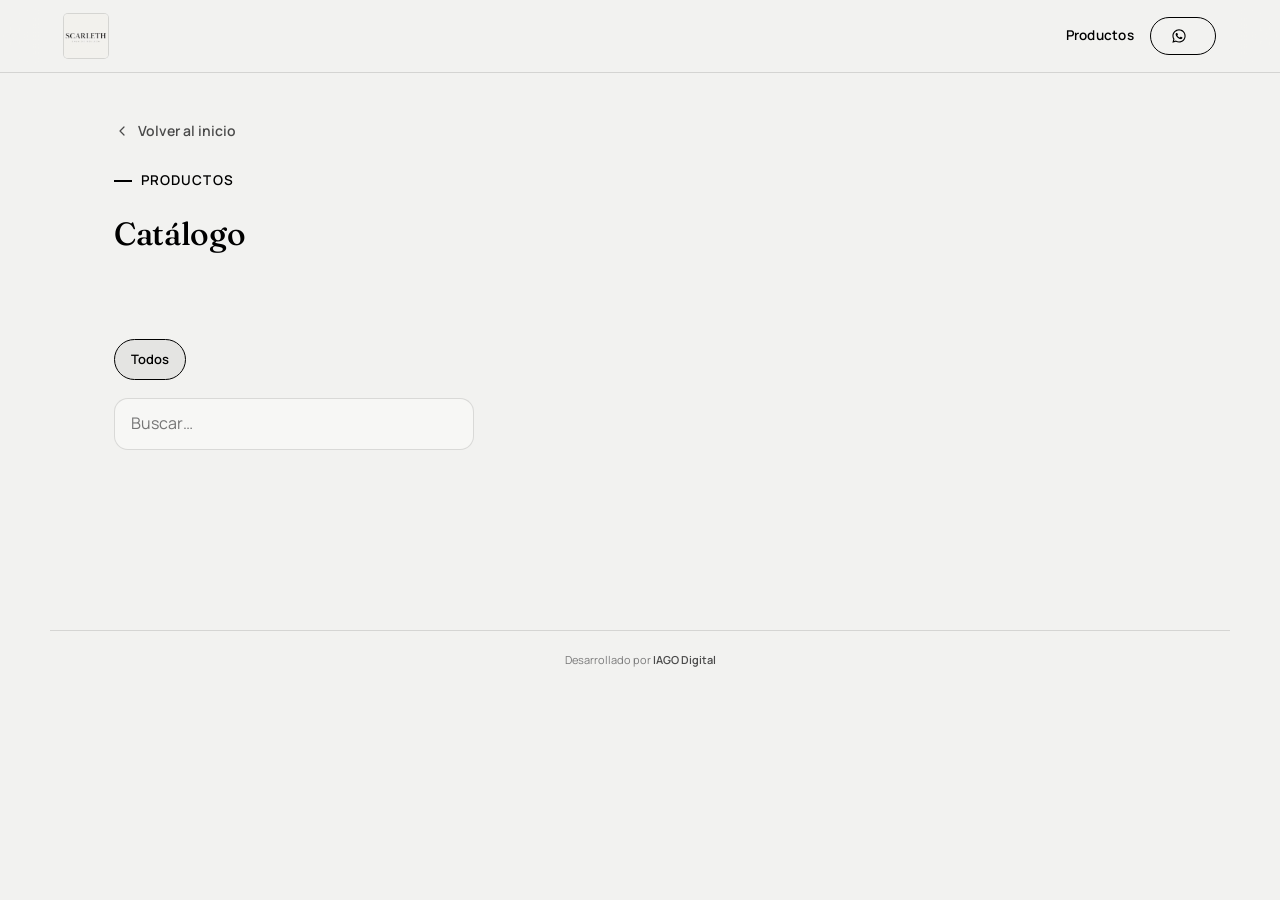
==== productos.html @ 6399b5ed "Add product showcase with featured marquee and catalog page Extract individual products from Faceboo" ====
<!DOCTYPE html>
<html lang="es">
<head>
<meta charset="UTF-8">
<meta name="viewport" content="width=device-width, initial-scale=1.0, viewport-fit=cover">
<meta name="description" content="Catálogo de productos profesionales — Scarleth Sala de Belleza, Comayagua.">
<meta name="theme-color" content="#F2F2F0">
<meta property="og:title" content="Catálogo — Scarleth Sala de Belleza">
<meta property="og:description" content="Productos profesionales disponibles en Scarleth.">
<meta property="og:image" content="images/logo.jpg">
<meta property="og:type" content="website">
<link rel="icon" href="images/logo.jpg" type="image/jpeg">
<link rel="apple-touch-icon" href="images/logo.jpg">
<title>Catálogo — Scarleth</title>
<link rel="stylesheet" href="styles.css">
</head>
<body>

<nav class="nav scrolled" id="nav">
  <a href="index.html" class="nav-brand" id="nav-brand" aria-label="Scarleth — Sala de Belleza">
    <img src="images/logo.jpg" alt="Scarleth" class="nav-logo" id="nav-logo" width="160" height="48">
    <span class="nav-brand-text">
      <span id="nav-name"></span>
      <span class="nav-subtitle" id="nav-subtitle"></span>
    </span>
  </a>
  <div class="nav-links">
    <a href="productos.html" class="nav-link" id="nav-products" aria-current="page">Productos</a>
  </div>
  <a href="index.html#visita" class="nav-cta" id="nav-whatsapp-link">
    <svg viewBox="0 0 24 24" fill="currentColor" aria-hidden="true"><path d="M12.04 2C6.58 2 2.13 6.45 2.13 11.91c0 1.75.46 3.46 1.32 4.96L2.05 22l5.25-1.38a9.9 9.9 0 0 0 4.74 1.21h.01c5.46 0 9.9-4.45 9.9-9.91 0-2.65-1.03-5.13-2.9-7C17.18 3.03 14.7 2 12.04 2Zm0 18.14h-.01a8.2 8.2 0 0 1-4.19-1.15l-.3-.18-3.12.82.83-3.04-.2-.31a8.23 8.23 0 0 1-1.26-4.37c0-4.55 3.7-8.25 8.26-8.25 2.2 0 4.27.86 5.83 2.42a8.18 8.18 0 0 1 2.41 5.84c0 4.55-3.71 8.22-8.25 8.22Zm4.52-6.16c-.25-.12-1.47-.72-1.69-.81-.23-.08-.4-.12-.56.13-.17.25-.65.81-.79.97-.15.17-.29.19-.54.06-.25-.12-1.04-.38-1.99-1.22-.73-.66-1.23-1.46-1.37-1.71-.15-.25-.02-.38.11-.51.11-.11.25-.29.37-.44.12-.15.16-.25.24-.42.08-.17.04-.31-.02-.44-.06-.12-.56-1.34-.76-1.84-.2-.48-.4-.42-.56-.42h-.48c-.17 0-.44.06-.67.31-.23.25-.87.85-.87 2.08 0 1.22.89 2.4 1.02 2.57.12.17 1.75 2.67 4.24 3.75.59.26 1.06.41 1.42.52.6.19 1.14.16 1.57.1.48-.07 1.47-.6 1.68-1.18.21-.58.21-1.08.15-1.18-.06-.1-.23-.16-.48-.28Z"/></svg>
    <span id="nav-cta-label"></span>
  </a>
</nav>

<main class="page-catalog">
  <div class="wrap">
    <a href="index.html" class="catalog-back" id="catalog-back">
      <svg viewBox="0 0 24 24" fill="none" stroke="currentColor" stroke-width="1.8" aria-hidden="true"><path d="M15 6l-6 6 6 6" stroke-linecap="round" stroke-linejoin="round"/></svg>
      <span id="catalog-back-label">Volver al inicio</span>
    </a>

    <div class="section-head">
      <div class="kicker" id="catalog-kicker">Productos</div>
      <h1 id="catalog-title">Catálogo</h1>
      <p id="catalog-subtitle"></p>
    </div>

    <div class="catalog-toolbar">
      <div class="catalog-chips" id="catalog-chips" role="toolbar" aria-label="Filtrar por categoría"></div>
      <input type="search" class="catalog-search" id="catalog-search" placeholder="Buscar producto…" autocomplete="off">
    </div>

    <div class="catalog-grid" id="catalog-grid"></div>
    <p class="catalog-empty" id="catalog-empty" hidden></p>
  </div>
</main>

<footer class="wrap">
  <div class="footer-inner">
    <div class="footer-row">
      <span class="fbrand" id="footer-brand"></span>
      <span id="footer-meta"></span>
      <a id="footer-insta" target="_blank" rel="noopener"></a>
    </div>
    <div class="foot-credit">
      Desarrollado por <a href="https://www.iagodigital.com/" target="_blank" rel="noopener">IAGO Digital</a>
    </div>
  </div>
</footer>

<div class="product-modal" id="product-modal" hidden aria-hidden="true" role="dialog" aria-modal="true" aria-labelledby="product-modal-name">
  <button type="button" class="product-modal-backdrop" id="product-modal-backdrop" tabindex="-1" aria-label="Cerrar"></button>
  <div class="product-modal-panel">
    <button type="button" class="product-modal-close" id="product-modal-close" aria-label="Cerrar">
      <svg viewBox="0 0 24 24" fill="none" stroke="currentColor" stroke-width="1.8" aria-hidden="true"><path d="M6 6l12 12M18 6L6 18" stroke-linecap="round"/></svg>
    </button>
    <div class="product-modal-media" id="product-modal-media">
      <img src="" alt="" id="product-modal-img" decoding="async">
    </div>
    <div class="product-modal-copy">
      <span class="product-tag" id="product-modal-category"></span>
      <h2 id="product-modal-name"></h2>
      <p class="product-price" id="product-modal-price" hidden></p>
      <a class="btn btn-primary" id="product-modal-whatsapp" href="#" target="_blank" rel="noopener">
        Consultar por WhatsApp
      </a>
    </div>
  </div>
</div>

<script src="config.js"></script>
<script src="products.js"></script>
<script>
(function () {
  const c = CONFIG;
  const u = c.ui || {};

  if (window.ProductsUI) {
    ProductsUI.applyBrandChrome();
    ProductsUI.initCatalogPage();
  }

  document.title = `${u.catalogTitle || "Catálogo"} — ${c.brandName}`;
  const description = document.querySelector('meta[name="description"]');
  if (description) {
    description.content = `${u.catalogTitle || "Catálogo"} de productos — ${c.brandName} ${c.brandSubtitle || ""}. ${c.tagline || ""}`.trim();
  }
  const theme = document.querySelector('meta[name="theme-color"]');
  if (theme && c.colors && c.colors.cream) theme.content = c.colors.cream;

  const backLabel = document.getElementById("catalog-back-label");
  if (backLabel) backLabel.textContent = u.catalogBack || "Volver al inicio";

  const kicker = document.getElementById("catalog-kicker");
  if (kicker) kicker.textContent = u.navProducts || "Productos";

  const navCta = document.getElementById("nav-whatsapp-link");
  if (navCta) navCta.setAttribute("aria-label", u.whatsappLabel || "WhatsApp");
})();
</script>
</body>
</html>
---- styles.css ----
@import url('https://fonts.googleapis.com/css2?family=Fraunces:ital,opsz,wght@0,9..144,300;0,9..144,400;0,9..144,500;0,9..144,600;1,9..144,400;1,9..144,500&family=Manrope:wght@400;500;600;700&display=swap');

/* Visual system adapted from the Vanessa Pacheco studio page. */
:root {
  --cream: #F2F2F0;
  --cream-2: #EAEAE6;
  --ink: #000000;
  --ink-soft: #4A4A4A;
  --ink-faint: #7A7A7A;
  --accent: #000000;
  --accent-inv: #F2F2F0;
  --accent-hover: rgba(0,0,0,0.06);
  --gray: #E8E8E4;
  --gray-light: #F7F7F5;
  --line: rgba(0,0,0,0.12);
  --line-strong: rgba(0,0,0,0.22);
  --shadow-sm: 0 2px 20px rgba(0,0,0,0.08);
  --shadow-md: 0 18px 44px -14px rgba(0,0,0,0.16);
  --shadow-lg: 0 32px 80px -24px rgba(0,0,0,0.22);
  --radius: 22px;
  --ease: cubic-bezier(.22,.61,.36,1);
  --ease-snap: cubic-bezier(.34,1.56,.64,1);
  --maxw: 1180px;
}

*, *::before, *::after { box-sizing: border-box; }
html {
  scroll-behavior: smooth;
  overflow-x: clip;
  width: 100%;
  max-width: 100%;
}
body {
  margin: 0;
  background: var(--cream);
  color: var(--ink);
  font-family: 'Manrope', sans-serif;
  font-size: 16px;
  line-height: 1.6;
  -webkit-font-smoothing: antialiased;
  overflow-x: clip;
  width: 100%;
  max-width: 100%;
  overscroll-behavior-x: none;
  touch-action: pan-y pinch-zoom;
}
h1, h2, h3, .display {
  font-family: 'Fraunces', serif;
  font-weight: 500;
  letter-spacing: -0.01em;
  margin: 0;
  color: var(--ink);
}
p { margin: 0; }
a { color: inherit; text-decoration: none; }
img { max-width: 100%; display: block; }
button { font: inherit; color: inherit; background: none; border: none; cursor: pointer; }
::selection { background: var(--accent); color: var(--accent-inv); }

.wrap { max-width: var(--maxw); margin: 0 auto; padding: 0 clamp(20px, 5vw, 64px); }

[data-reveal] {
  opacity: 0;
  transform: translateY(48px) scale(0.96);
  filter: blur(8px);
  transition: opacity 1s var(--ease), transform 1s var(--ease), filter 1s var(--ease);
  transition-delay: var(--delay, 0s);
}
[data-reveal].is-visible {
  opacity: 1;
  transform: translateY(0) scale(1);
  filter: blur(0);
}
[data-reveal="left"] { transform: translateX(-40px) scale(0.96); }
[data-reveal="left"].is-visible { transform: translateX(0) scale(1); }
[data-reveal="scale"] { transform: scale(0.88); }
[data-reveal="scale"].is-visible { transform: scale(1); }

.hero .hero-inner [data-reveal] {
  filter: none;
  transform: translateX(-56px);
  opacity: 0;
  transition: opacity .9s var(--ease), transform .9s var(--ease);
}
.hero .hero-inner [data-reveal].is-visible {
  transform: translateX(0);
  opacity: 1;
}
.hero .scroll-cue {
  filter: none;
  transform: translateX(-32px);
  opacity: 0;
  transition: opacity .8s var(--ease) .5s, transform .8s var(--ease) .5s;
}
.hero .scroll-cue.is-visible {
  transform: translateX(0);
  opacity: 1;
}
.hero-meta .item {
  opacity: 0;
  transform: translateX(-28px);
  transition: opacity .75s var(--ease), transform .75s var(--ease);
}
.hero-meta.is-visible .item {
  opacity: 1;
  transform: translateX(0);
}
.hero-meta.is-visible .item:nth-child(1) { transition-delay: .38s; }
.hero-meta.is-visible .item:nth-child(2) { transition-delay: .48s; }
.hero-meta.is-visible .item:nth-child(3) { transition-delay: .58s; }

@media (prefers-reduced-motion: reduce) {
  [data-reveal] { opacity: 1 !important; transform: none !important; filter: none !important; transition: none !important; }
  .hero .hero-inner [data-reveal],
  .hero .scroll-cue,
  .hero-meta .item { opacity: 1 !important; transform: none !important; transition: none !important; }
  * { scroll-behavior: auto !important; animation: none !important; }
}

/* ---------- Nav ---------- */
nav {
  position: fixed;
  top: 0; left: 0; right: 0;
  z-index: 100;
  display: flex;
  align-items: center;
  justify-content: flex-start;
  gap: 16px;
  padding: 22px clamp(20px, 5vw, 64px);
  max-width: 100%;
  transition: background .5s var(--ease), padding .4s var(--ease), box-shadow .4s var(--ease), backdrop-filter .4s var(--ease);
}
.nav-brand { margin-right: auto; }
.nav.scrolled {
  background: rgba(242,242,240,0.92);
  backdrop-filter: blur(16px) saturate(120%);
  -webkit-backdrop-filter: blur(16px) saturate(120%);
  padding-top: 14px;
  padding-bottom: 14px;
  box-shadow: 0 1px 0 var(--line);
}
.nav-brand {
  display: inline-flex;
  align-items: center;
  gap: 12px;
  font-family: 'Fraunces', serif;
  font-size: 19px;
  letter-spacing: 0.01em;
  min-width: 0;
}
.nav-logo {
  height: 44px;
  width: auto;
  max-width: min(200px, 46vw);
  object-fit: contain;
  border-radius: 4px;
  background: var(--cream);
  box-shadow: 0 0 0 1px var(--line);
}
.nav-brand-text {
  display: none;
  flex-direction: column;
  line-height: 1.15;
}
.nav-subtitle {
  font-family: 'Manrope', sans-serif;
  font-size: 10px;
  letter-spacing: 0.22em;
  text-transform: uppercase;
  color: var(--ink-soft);
  font-weight: 600;
}
.nav-brand em { font-style: italic; color: var(--ink-soft); }
body.picker-open { overflow: hidden; }
.nav-cta {
  display: inline-flex;
  align-items: center;
  gap: 8px;
  background: transparent;
  color: var(--ink);
  border: 1.5px solid var(--accent);
  padding: 10px 20px;
  border-radius: 100px;
  font-size: 13.5px;
  font-weight: 600;
  transition: transform .35s var(--ease-snap), box-shadow .35s var(--ease), background .3s, border-color .3s;
}
.nav-cta:hover { transform: translateY(-3px) scale(1.04); background: var(--accent-hover); }
.nav-cta svg { width: 16px; height: 16px; }

/* ---------- Hero ---------- */
.hero {
  position: relative;
  min-height: 100svh;
  display: flex;
  align-items: center;
  overflow: hidden;
  background: var(--cream);
}
.hero-media {
  position: absolute;
  inset: 0;
  width: 100%;
  height: 100%;
  z-index: 0;
  overflow: hidden;
  pointer-events: none;
  transform: translateZ(0);
  backface-visibility: hidden;
}
.hero-img {
  width: 100%;
  height: 100%;
  object-fit: cover;
  object-position: center 30%;
  transform: translateZ(0) scale(1.045);
  backface-visibility: hidden;
  opacity: 0.95;
}
.hero-media-overlay {
  position: absolute;
  inset: 0;
  z-index: 1;
  background:
    linear-gradient(to right, rgba(0,0,0,0.88) 0%, rgba(0,0,0,0.62) 42%, rgba(0,0,0,0.38) 100%),
    linear-gradient(to top, rgba(0,0,0,0.72) 0%, transparent 48%),
    rgba(0,0,0,0.18);
}
.hero.has-hero-image .blob { opacity: .06; }
.hero.has-hero-image .eyebrow-row,
.hero.has-hero-image .hero-desc,
.hero.has-hero-image .scroll-cue,
.hero.has-hero-image .hero-meta .label,
.hero.has-hero-image .hero-meta .value {
  color: rgba(255,255,255,0.86);
}
.hero.has-hero-image h1,
.hero.has-hero-image .accent-word { color: #fff; }
.hero.has-hero-image h1 .accent-word::after { background: #fff; }
.hero.has-hero-image .eyebrow-dot,
.hero.has-hero-image .scroll-cue .line { background: #fff; }
.hero.has-hero-image .btn-primary {
  color: #fff;
  border-color: #fff;
}
.hero.has-hero-image .btn-ghost {
  color: rgba(255,255,255,0.88);
  border-color: rgba(255,255,255,0.35);
}
.hero.has-hero-image .btn-ghost:hover {
  color: #fff;
  border-color: #fff;
  background: rgba(255,255,255,0.1);
}
.hero.has-hero-image .hero-social-btn {
  color: #fff;
  border-color: rgba(255,255,255,0.35);
}
body:has(.hero.has-hero-image) .nav:not(.scrolled) .nav-cta {
  color: #fff;
  border-color: rgba(255,255,255,0.7);
}
.hero-field {
  position: absolute;
  inset: 0;
  z-index: 0;
  pointer-events: none;
}
.blob {
  position: absolute;
  border-radius: 50%;
  filter: blur(70px);
  opacity: .45;
  will-change: transform;
  transform: translateZ(0);
  backface-visibility: hidden;
}
.blob-a { width: 560px; height: 560px; top: -180px; right: -140px; background: radial-gradient(circle at 30% 30%, rgba(255,255,255,0.12), transparent 70%); }
.blob-b { width: 460px; height: 460px; bottom: -160px; left: -120px; background: radial-gradient(circle at 60% 40%, rgba(255,255,255,0.08), transparent 70%); opacity: .5; }
.blob-c { width: 320px; height: 320px; top: 38%; left: 58%; background: radial-gradient(circle, rgba(255,255,255,0.06), transparent 70%); opacity: .7; }

.hero-grain {
  position: absolute;
  inset: 0;
  z-index: 1;
  pointer-events: none;
  opacity: .25;
  mix-blend-mode: screen;
  background-image: radial-gradient(circle at 1px 1px, rgba(255,255,255,0.08) 1px, transparent 0);
  background-size: 3px 3px;
}

.hero-inner {
  position: relative;
  z-index: 2;
  will-change: transform;
  width: 100%;
  padding:
    clamp(120px, 14vh, 150px)
    clamp(36px, 8vw, 140px)
    clamp(90px, 10vh, 120px);
  max-width: min(1320px, 100%);
  margin: 0 auto;
}
.eyebrow-row {
  display: flex;
  align-items: center;
  gap: 10px;
  color: var(--ink-soft);
  font-size: 14px;
  margin-bottom: 22px;
}
.eyebrow-dot {
  width: 7px;
  height: 7px;
  border-radius: 50%;
  background: var(--ink);
  flex: none;
  animation: pulse-dot 2.4s ease-in-out infinite;
}
@keyframes pulse-dot {
  0%, 100% { transform: scale(1); opacity: 1; }
  50% { transform: scale(1.5); opacity: .5; }
}

.hero h1 {
  font-size: clamp(44px, 8vw, 96px);
  line-height: 0.98;
  max-width: 16ch;
}
.hero h1 .accent-word {
  font-style: italic;
  color: var(--ink);
  position: relative;
  display: inline-block;
}
.hero h1 .accent-word::after {
  content: '';
  position: absolute;
  bottom: .06em;
  left: 0;
  width: 100%;
  height: 3px;
  background: var(--ink);
  transform: scaleX(0);
  transform-origin: left;
  animation: underline-draw 1.1s var(--ease) .7s forwards;
}
@keyframes underline-draw { to { transform: scaleX(1); } }

.hero-desc {
  margin-top: 26px;
  max-width: 48ch;
  font-size: clamp(16px, 2.1vw, 19px);
  color: var(--ink-soft);
}
.hero-actions {
  margin-top: 38px;
  display: flex;
  flex-wrap: wrap;
  gap: 14px;
  align-items: center;
}
.btn {
  display: inline-flex;
  align-items: center;
  gap: 10px;
  padding: 16px 30px;
  border-radius: 100px;
  font-size: 15px;
  font-weight: 600;
  transition: transform .4s var(--ease), box-shadow .4s var(--ease), background .3s var(--ease), color .3s var(--ease);
}
.btn svg { width: 18px; height: 18px; flex: none; }
.btn-primary {
  background: transparent;
  color: var(--ink);
  border: 1.5px solid var(--accent);
}
.btn-primary:hover { transform: translateY(-4px) scale(1.02); background: var(--accent-hover); }
.btn-ghost {
  border: 1px solid var(--line);
  color: var(--ink-soft);
  background: transparent;
}
.btn-ghost:hover {
  border-color: var(--accent);
  color: var(--ink);
  background: var(--accent-hover);
  transform: translateY(-4px) scale(1.02);
}

.hero-social {
  margin-top: 22px;
  display: flex;
  flex-wrap: nowrap;
  gap: 10px;
  align-items: center;
  justify-content: flex-start;
}
.hero-social-btn {
  display: inline-flex;
  align-items: center;
  justify-content: center;
  width: 40px;
  height: 40px;
  border-radius: 8px;
  border: 1px solid var(--line);
  background: transparent;
  color: var(--ink);
  transition: transform .35s var(--ease), border-color .35s, background .3s, color .3s;
}
.hero-social-btn:hover {
  transform: translateY(-3px);
  border-color: var(--line-strong);
  background: var(--accent-hover);
}
.hero-social-btn svg { width: 18px; height: 18px; flex: none; }

.hero-meta {
  margin-top: 64px;
  display: flex;
  flex-wrap: wrap;
  gap: 34px;
  padding-top: 26px;
  border-top: 1px solid var(--line);
  max-width: 640px;
}
.hero-meta .item { display: flex; flex-direction: column; gap: 4px; }
.hero-meta .label { font-size: 12.5px; color: var(--ink-faint); }
.hero-meta .value { font-family: 'Fraunces', serif; font-size: 17px; }

.scroll-cue {
  position: absolute;
  bottom: 34px;
  left: clamp(36px, 8vw, 140px);
  display: flex;
  align-items: center;
  gap: 10px;
  font-size: 12.5px;
  color: var(--ink-faint);
  z-index: 2;
}
.scroll-cue .line {
  width: 32px;
  height: 1px;
  background: var(--ink-faint);
  position: relative;
  overflow: hidden;
}
.scroll-cue .line::after {
  content: '';
  position: absolute;
  left: -100%;
  top: 0;
  width: 100%;
  height: 100%;
  background: var(--ink);
  animation: cue 2.2s ease-in-out infinite;
}
@keyframes cue {
  0% { left: -100%; }
  50% { left: 0; }
  100% { left: 100%; }
}

/* ---------- Sections ---------- */
section { position: relative; padding: 120px 0; overflow-x: clip; }
.section-head {
  display: flex;
  flex-direction: column;
  gap: 16px;
  max-width: 640px;
  margin-bottom: 64px;
}
.kicker {
  display: inline-flex;
  align-items: center;
  gap: 9px;
  font-size: 13.5px;
  color: var(--ink);
  font-weight: 600;
  text-transform: uppercase;
  letter-spacing: 0.08em;
}
.kicker::before { content: ''; width: 18px; height: 2px; background: var(--ink); }
.panel-pad { padding: clamp(36px, 6vw, 80px); }
.section-head h2 { font-size: clamp(32px, 4.4vw, 50px); line-height: 1.05; }
.section-head p { color: var(--ink-soft); font-size: 17px; max-width: 52ch; }

/* ---------- About / ritual ---------- */
.about {
  background: transparent;
  border-radius: 40px;
  border: 1px solid var(--line);
}
.about-grid {
  display: grid;
  grid-template-columns: 0.85fr 1.15fr;
  gap: 64px;
  align-items: center;
}
.about-card { perspective: 1400px; }
.about-card-inner {
  position: relative;
  border-radius: 28px;
  aspect-ratio: 4/5;
  background: linear-gradient(155deg, var(--gray-light) 0%, var(--cream-2) 55%, var(--gray) 140%);
  box-shadow: var(--shadow-lg);
  transform: rotateX(var(--rx, 0deg)) rotateY(var(--ry, 0deg)) translateZ(0);
  transition: transform .35s var(--ease), box-shadow .35s var(--ease);
  will-change: transform;
  overflow: hidden;
  display: flex;
  align-items: flex-end;
  touch-action: pan-y;
}
.about-card-inner::before {
  content: '';
  position: absolute;
  inset: 0;
  background:
    radial-gradient(circle at 30% 20%, rgba(255,255,255,0.08), transparent 45%),
    repeating-linear-gradient(120deg, rgba(255,255,255,0.03) 0 2px, transparent 2px 26px);
}
.about-card-inner.has-photo::before {
  z-index: 1;
  background: linear-gradient(to top, rgba(0,0,0,0.75) 0%, transparent 50%);
}
.about-card-photo {
  position: absolute;
  inset: -14%;
  z-index: 0;
  background-size: cover;
  background-position: center;
  transform: translateZ(0) scale(1.12);
  backface-visibility: hidden;
}
.about-card-tag {
  position: relative;
  z-index: 2;
  margin: 26px;
  padding: 16px 20px;
  background: rgba(20,20,20,0.85);
  backdrop-filter: blur(8px);
  border-radius: 16px;
  font-family: 'Fraunces', serif;
  font-size: 15px;
  box-shadow: var(--shadow-sm);
  border: 1px solid var(--line);
  color: var(--ink);
}
.about-card-inner.has-photo .about-card-tag {
  background: rgba(10,10,10,0.82);
}
.about-copy p + p { margin-top: 18px; }
.about-copy .lede {
  font-family: 'Fraunces', serif;
  font-size: 23px;
  line-height: 1.4;
  color: var(--ink);
  margin-top: 16px;
}
.about-copy .body-p { color: var(--ink-soft); font-size: 16px; }

.ritual-showcase {
  margin-top: clamp(36px, 5vw, 52px);
  padding-top: clamp(24px, 3vw, 32px);
  border-top: 1px solid var(--line);
  margin-inline: calc(-1 * clamp(36px, 6vw, 80px));
  width: calc(100% + 2 * clamp(36px, 6vw, 80px));
}
.ritual-carousel {
  position: relative;
  overflow: hidden;
  cursor: grab;
  touch-action: pan-y;
}
.ritual-carousel.is-dragging { cursor: grabbing; }
.ritual-carousel-track {
  display: flex;
  gap: clamp(12px, 2.5vw, 20px);
  width: max-content;
  padding: 4px clamp(36px, 6vw, 80px) 8px;
  will-change: transform;
  transform: translate3d(0, 0, 0);
  backface-visibility: hidden;
}
.ritual-slide {
  flex: none;
  width: min(340px, 82vw);
  display: flex;
  flex-direction: column;
  gap: 10px;
}
.ritual-slide-media {
  border-radius: 14px;
  overflow: hidden;
  aspect-ratio: 3/4;
  background: #0a0a0a;
  border: 1px solid rgba(255,255,255,0.08);
}
.ritual-slide-media img {
  width: 100%;
  height: 100%;
  object-fit: cover;
  object-position: center;
}
.ritual-slide-time {
  font-size: 12px;
  letter-spacing: 0.14em;
  text-transform: uppercase;
  color: var(--ink-faint);
  padding-inline: 2px;
}
.ritual-slide-title {
  font-family: 'Fraunces', serif;
  font-size: clamp(18px, 2.4vw, 22px);
  line-height: 1.25;
  font-weight: 500;
  padding-inline: 2px;
}
@media (max-width: 620px) {
  .ritual-slide { width: min(300px, 84vw); }
}
@media (prefers-reduced-motion: reduce) {
  .ritual-carousel {
    overflow-x: auto;
    -webkit-overflow-scrolling: touch;
    scroll-snap-type: x mandatory;
    scrollbar-width: thin;
  }
  .ritual-carousel-track {
    will-change: auto;
    transform: none !important;
  }
  .ritual-slide { scroll-snap-align: start; }
}

/* ---------- Services accordion ---------- */
.services-accordion {
  display: flex;
  flex-direction: column;
  max-width: 760px;
  margin: 0 auto;
  border: 1px solid var(--line);
  border-radius: var(--radius);
  overflow: hidden;
}
.service-item { border-bottom: 1px solid var(--line); }
.service-item:last-child { border-bottom: none; }
.service-trigger {
  width: 100%;
  display: flex;
  align-items: flex-start;
  justify-content: space-between;
  gap: 16px;
  padding: clamp(16px, 2.5vw, 22px) clamp(16px, 3vw, 24px);
  min-height: 56px;
  background: transparent;
  text-align: left;
  cursor: pointer;
  -webkit-tap-highlight-color: transparent;
  touch-action: manipulation;
}
.service-trigger:hover { background: rgba(255,255,255,0.03); }
.service-trigger:focus-visible {
  outline: 2px solid var(--ink);
  outline-offset: -2px;
}
.service-trigger-text { flex: 1; min-width: 0; }
.service-kicker {
  margin: 0 0 6px;
  font-size: 12px;
  letter-spacing: 0.14em;
  text-transform: uppercase;
  color: var(--ink-faint);
  font-weight: 600;
}
.service-trigger h3 {
  font-size: clamp(17px, 2.2vw, 21px);
  line-height: 1.3;
}
.service-teaser {
  margin: 6px 0 0;
  font-size: 14px;
  line-height: 1.45;
  color: var(--ink-soft);
}
.service-chevron {
  flex-shrink: 0;
  width: 28px;
  height: 28px;
  margin-top: 2px;
  display: flex;
  align-items: center;
  justify-content: center;
  color: var(--ink-faint);
  transition: transform .35s var(--ease), color .25s;
}
.service-chevron svg { width: 18px; height: 18px; }
.service-item.is-open .service-chevron {
  transform: rotate(180deg);
  color: var(--ink);
}
.service-panel {
  display: grid;
  grid-template-rows: 0fr;
  transition: grid-template-rows .4s var(--ease);
}
.service-item.is-open .service-panel { grid-template-rows: 1fr; }
.service-panel-inner { overflow: hidden; min-height: 0; }
.service-panel-body {
  padding: 0 clamp(16px, 3vw, 24px) clamp(18px, 2.5vw, 24px);
  display: flex;
  flex-direction: column;
  gap: 14px;
}
.service-details {
  list-style: none;
  margin: 0;
  padding: 0;
  display: flex;
  flex-direction: column;
  gap: 8px;
}
.service-details li {
  position: relative;
  padding-left: 18px;
  font-size: 14px;
  line-height: 1.5;
  color: var(--ink-soft);
}
.service-details li::before {
  content: '';
  position: absolute;
  left: 0;
  top: 8px;
  width: 6px;
  height: 6px;
  border-radius: 50%;
  background: var(--ink-faint);
}

/* ---------- Gallery ---------- */
.gallery {
  background: var(--cream-2);
  border-radius: 40px;
  color: var(--ink);
  overflow: hidden;
  border: 1px solid var(--line);
}
.gallery .wrap { overflow: hidden; }
.gallery-grid {
  display: grid;
  grid-template-columns: repeat(4, 1fr);
  gap: 18px;
}
.gallery-tile {
  position: relative;
  border-radius: 20px;
  overflow: hidden;
  aspect-ratio: 3/4;
  background: var(--gray);
  box-shadow: 0 20px 50px -12px rgba(0,0,0,0.18);
  will-change: transform;
  transition: box-shadow .5s var(--ease);
  cursor: pointer;
  transform: translateZ(0);
  backface-visibility: hidden;
  contain: paint;
}
.gallery-tile:hover { box-shadow: 0 28px 60px -10px rgba(0,0,0,0.28); }
.gallery-tile:nth-child(2) { margin-top: 52px; }
.gallery-tile:nth-child(4) { margin-top: 28px; }
.gallery-tile:nth-child(3n) { margin-top: 18px; }
.gallery-tile::after {
  content: '';
  position: absolute;
  inset: 0;
  z-index: 2;
  pointer-events: none;
  background: linear-gradient(to top, rgba(0,0,0,0.45) 0%, transparent 40%);
  opacity: 0;
  transition: opacity .45s var(--ease);
}
.gallery-tile:hover::after { opacity: 1; }
.gallery-tile .ph {
  position: absolute;
  inset: 0;
  display: flex;
  align-items: center;
  justify-content: center;
  flex-direction: column;
  gap: 10px;
  color: rgba(255,255,255,0.45);
  font-size: 13px;
  text-align: center;
  padding: 20px;
}
.gallery-tile .ph svg { width: 26px; height: 26px; opacity: .7; }
.gallery-tile .gallery-img {
  width: 100%;
  height: 100%;
  object-fit: cover;
  position: absolute;
  inset: 0;
  will-change: transform;
  transition: transform .7s var(--ease);
  transform: scale(1.12);
}
.gallery-tile:hover .gallery-img { transform: scale(1.22) !important; }
.gallery-tile.in-view::after { opacity: 0.55; }
.gallery-tile.in-view .gallery-img { transition: transform .9s var(--ease); }
@media (hover: none) {
  .gallery-tile:active { transform: scale(0.98); }
  .testimonial-card:active { transform: translateY(-3px) scale(0.99); }
  .btn-primary:active, .nav-cta:active { transform: scale(0.97); }
}
.gallery-tile .gallery-fallback { position: absolute; inset: 0; }
.gallery-tile.has-image::before {
  content: '';
  position: absolute;
  inset: 0;
  z-index: 3;
  pointer-events: none;
  background: rgba(0,0,0,0.2);
  opacity: 0;
  transition: opacity .35s var(--ease);
}
.gallery-tile.has-image:hover::before { opacity: 1; }
.gallery-tile .zoom-hint {
  position: absolute;
  bottom: 14px;
  right: 14px;
  z-index: 4;
  width: 34px;
  height: 34px;
  border-radius: 50%;
  border: 1px solid rgba(255,255,255,0.35);
  background: rgba(0,0,0,0.45);
  display: flex;
  align-items: center;
  justify-content: center;
  opacity: 0;
  transform: scale(0.85);
  transition: opacity .35s var(--ease), transform .35s var(--ease);
  pointer-events: none;
}
.gallery-tile.has-image:hover .zoom-hint { opacity: 1; transform: scale(1); }
.gallery-tile .zoom-hint svg { width: 15px; height: 15px; opacity: .9; }

/* ---------- Lightbox ---------- */
.lightbox {
  position: fixed;
  inset: 0;
  z-index: 9999;
  display: flex;
  align-items: center;
  justify-content: center;
  padding: clamp(16px, 4vw, 48px);
  background: rgba(0,0,0,0.92);
  backdrop-filter: blur(12px);
  opacity: 0;
  visibility: hidden;
  transition: opacity .35s var(--ease), visibility .35s var(--ease);
}
.lightbox.is-open { opacity: 1; visibility: visible; }
.lightbox-panel {
  position: relative;
  width: min(92vw, 1100px);
  max-height: 88vh;
  display: flex;
  align-items: center;
  justify-content: center;
  transform: scale(0.96);
  transition: transform .35s var(--ease);
}
.lightbox.is-open .lightbox-panel { transform: scale(1); }
.lightbox-img {
  display: block;
  max-width: 100%;
  max-height: 88vh;
  width: auto;
  height: auto;
  object-fit: contain;
  border-radius: 12px;
  box-shadow: 0 30px 80px rgba(0,0,0,0.65);
  user-select: none;
  -webkit-user-drag: none;
}
.lightbox-close, .lightbox-nav {
  position: absolute;
  z-index: 2;
  border: 1px solid rgba(255,255,255,0.22);
  background: rgba(0,0,0,0.55);
  color: #fff;
  display: flex;
  align-items: center;
  justify-content: center;
  cursor: pointer;
  transition: background .25s var(--ease), border-color .25s var(--ease), transform .2s var(--ease);
}
.lightbox-close:hover, .lightbox-nav:hover {
  background: rgba(255,255,255,0.1);
  border-color: rgba(255,255,255,0.45);
}
.lightbox-close {
  top: clamp(12px, 3vw, 24px);
  right: clamp(12px, 3vw, 24px);
  width: 44px;
  height: 44px;
  border-radius: 50%;
}
.lightbox-close svg { width: 18px; height: 18px; }
.lightbox-nav {
  top: 50%;
  transform: translateY(-50%);
  width: 46px;
  height: 46px;
  border-radius: 50%;
}
.lightbox-nav:hover { transform: translateY(-50%) scale(1.05); }
.lightbox-nav svg { width: 18px; height: 18px; }
.lightbox-prev { left: clamp(8px, 2vw, 20px); }
.lightbox-next { right: clamp(8px, 2vw, 20px); }
.lightbox-counter {
  position: absolute;
  bottom: clamp(12px, 3vw, 24px);
  left: 50%;
  transform: translateX(-50%);
  font-size: 12px;
  letter-spacing: .12em;
  text-transform: uppercase;
  color: rgba(255,255,255,0.65);
  background: rgba(0,0,0,0.45);
  border: 1px solid rgba(255,255,255,0.14);
  padding: 8px 14px;
  border-radius: 999px;
}
body.lightbox-open { overflow: hidden; }

/* ---------- Testimonials ---------- */
.testimonials-grid {
  display: grid;
  grid-template-columns: repeat(2, 1fr);
  gap: 26px;
}
.testimonial-card {
  background: transparent;
  border-radius: var(--radius);
  padding: 32px 28px;
  border: 1px solid var(--line);
  display: flex;
  flex-direction: column;
  gap: 18px;
  transition: transform .35s var(--ease), border-color .35s var(--ease), background .35s var(--ease);
}
.testimonial-card:hover {
  transform: translateY(-6px) rotate(-0.5deg);
  border-color: var(--line-strong);
  background: var(--accent-hover);
}
@media (hover: none) {
  .testimonial-card:hover { transform: none; }
}
.testimonial-card blockquote {
  margin: 0;
  font-family: 'Fraunces', serif;
  font-style: italic;
  font-size: 17px;
  line-height: 1.5;
  color: var(--ink);
}
.testimonial-card .author {
  font-size: 14px;
  color: var(--ink-faint);
  font-weight: 600;
}

/* ---------- Contact ---------- */
.contact-grid {
  display: grid;
  grid-template-columns: 1.1fr 0.9fr;
  gap: 64px;
  align-items: start;
}
.contact-title {
  font-size: clamp(30px, 3.6vw, 44px);
  margin-top: 12px;
}
.contact-card {
  background: transparent;
  border-radius: 28px;
  padding: 44px;
  border: 1px solid var(--line);
}
.contact-row {
  display: flex;
  align-items: center;
  gap: 16px;
  padding: 18px 0;
  border-bottom: 1px solid var(--line);
}
.contact-row .ic {
  width: 42px;
  height: 42px;
  border-radius: 12px;
  flex: none;
  background: transparent;
  border: 1px solid var(--line);
  display: flex;
  align-items: center;
  justify-content: center;
  color: var(--ink);
}
.contact-row .ic svg { width: 19px; height: 19px; }
.contact-row .txt { flex: 1; min-width: 0; }
.contact-row .txt b {
  font-family: 'Fraunces', serif;
  font-weight: 500;
  display: block;
  font-size: 16.5px;
}
.contact-row .txt span { color: var(--ink-soft); font-size: 14px; }
.hours-stack { display: flex; flex-direction: column; gap: 6px; margin-top: 4px; }
.hours-line { display: flex; justify-content: space-between; gap: 16px; }
.hours-line span:last-child { color: var(--ink); }

.contact-cta-big {
  margin-top: 28px;
  display: flex;
  align-items: center;
  justify-content: center;
  gap: 12px;
  width: 100%;
  padding: 20px;
  border-radius: 100px;
  background: transparent;
  color: var(--ink);
  font-size: 16px;
  font-weight: 700;
  border: 1.5px solid var(--accent);
  transition: transform .4s var(--ease-snap), background .3s, border-color .3s;
}
.contact-cta-big:hover { transform: translateY(-4px) scale(1.02); background: var(--accent-hover); }
.contact-cta-big svg { width: 22px; height: 22px; }

.social-row {
  display: flex;
  flex-wrap: nowrap;
  align-items: center;
  justify-content: center;
  gap: 10px;
  margin-top: 16px;
}
.social-pill {
  flex: none;
  display: inline-flex;
  align-items: center;
  justify-content: center;
  width: 44px;
  height: 44px;
  padding: 0;
  border-radius: 50%;
  border: 1px solid var(--line);
  background: transparent;
  transition: transform .35s var(--ease), border-color .35s, background .3s;
}
.social-pill:hover {
  transform: translateY(-3px);
  border-color: var(--line-strong);
  background: var(--accent-hover);
}
.social-pill svg { width: 18px; height: 18px; }

.quote-block { padding: 40px 8px 0; }
.quote-block p {
  font-family: 'Fraunces', serif;
  font-style: italic;
  font-size: clamp(22px, 2.6vw, 30px);
  line-height: 1.45;
  color: var(--ink);
}
.quote-block .who {
  margin-top: 20px;
  font-family: 'Manrope', sans-serif;
  font-style: normal;
  font-size: 14px;
  color: var(--ink-faint);
}

/* ---------- Footer ---------- */
footer {
  padding: 56px 0 calc(80px + env(safe-area-inset-bottom, 20px));
  border-top: 1px solid var(--line);
  color: var(--ink-faint);
  font-size: 13.5px;
}
.footer-inner { width: 100%; }
.footer-row {
  display: flex;
  flex-wrap: wrap;
  gap: 20px;
  align-items: center;
  justify-content: space-between;
}
footer .fbrand {
  font-family: 'Fraunces', serif;
  color: var(--ink);
  font-size: 16px;
}
footer a { color: var(--ink-soft); transition: color .25s var(--ease); }
footer a:hover { color: var(--ink); }
.foot-credit {
  margin-top: 20px;
  padding-bottom: 12px;
  font-size: 11px;
  color: var(--ink-faint);
  text-align: center;
  width: 100%;
}
.foot-credit a {
  color: var(--ink-soft);
  text-decoration: none;
  font-weight: 600;
  transition: color .25s var(--ease);
}
.foot-credit a:hover { color: var(--ink); }

/* ---------- Locations + WhatsApp picker ---------- */
.contact-locations {
  display: grid;
  gap: 22px;
  margin-bottom: 8px;
}
.location-block {
  padding-bottom: 18px;
  border-bottom: 1px solid var(--line);
}
.location-block:last-child { border-bottom: none; padding-bottom: 0; }
.location-block-name {
  font-family: 'Fraunces', serif;
  font-size: 22px;
  margin-bottom: 12px;
}
.maps-link {
  display: inline-block;
  margin-top: 6px;
  font-size: 13px;
  font-weight: 600;
  letter-spacing: 0.04em;
  text-decoration: underline;
  text-underline-offset: 3px;
  color: var(--ink-soft);
}
.maps-link:hover { color: var(--ink); }

.location-picker {
  position: fixed;
  inset: 0;
  z-index: 200;
  display: grid;
  place-items: center;
  padding: 24px;
}
.location-picker[hidden] { display: none !important; }
.location-picker-backdrop {
  position: absolute;
  inset: 0;
  background: rgba(0,0,0,0.45);
  border: 0;
  cursor: pointer;
}
.location-picker-panel {
  position: relative;
  z-index: 1;
  width: min(440px, 100%);
  background: var(--cream);
  color: var(--ink);
  border: 1px solid var(--line-strong);
  border-radius: 28px;
  padding: 28px 24px 24px;
  box-shadow: var(--shadow-lg);
  animation: picker-in .35s var(--ease);
}
@keyframes picker-in {
  from { opacity: 0; transform: translateY(16px) scale(0.98); }
  to { opacity: 1; transform: none; }
}
.location-picker-close {
  position: absolute;
  top: 14px;
  right: 14px;
  width: 36px;
  height: 36px;
  border-radius: 50%;
  display: grid;
  place-items: center;
  border: 1px solid var(--line);
}
.location-picker-close svg { width: 16px; height: 16px; }
.location-picker-kicker {
  font-family: 'Fraunces', serif;
  font-size: 28px;
  margin: 0 28px 8px 0;
}
.location-picker-hint {
  color: var(--ink-soft);
  font-size: 14px;
  margin: 0 0 18px;
}
.location-picker-options {
  display: grid;
  gap: 12px;
}
.location-option {
  display: grid;
  gap: 4px;
  padding: 16px 18px;
  border-radius: 18px;
  border: 1.5px solid var(--line-strong);
  transition: transform .3s var(--ease-snap), background .25s var(--ease), border-color .25s;
}
.location-option:hover,
.location-option:focus-visible {
  transform: translateY(-2px);
  background: var(--accent-hover);
  border-color: var(--ink);
  outline: none;
}
.location-option-name {
  font-family: 'Fraunces', serif;
  font-size: 20px;
}
.location-option-meta {
  font-size: 13.5px;
  color: var(--ink-soft);
}

/* ---------- Products ---------- */
.nav-links {
  display: flex;
  align-items: center;
  gap: 18px;
  flex: none;
}
.nav-link {
  font-size: 13.5px;
  font-weight: 600;
  color: var(--ink-soft);
  letter-spacing: 0.02em;
  transition: color .25s var(--ease);
}
.nav-link:hover,
.nav-link[aria-current="page"] {
  color: var(--ink);
}
body:has(.hero.has-hero-image) .nav:not(.scrolled) .nav-link {
  color: rgba(255,255,255,0.82);
}
body:has(.hero.has-hero-image) .nav:not(.scrolled) .nav-link:hover,
body:has(.hero.has-hero-image) .nav:not(.scrolled) .nav-link[aria-current="page"] {
  color: #fff;
}

#productos {
  padding-top: 100px;
  padding-bottom: 100px;
}
.products-head {
  margin-bottom: 40px;
}
.products-marquee {
  position: relative;
  margin: 0 calc(-1 * clamp(20px, 5vw, 64px));
  padding: 8px 0 28px;
  --marquee-fade: clamp(28px, 6vw, 72px);
  -webkit-mask-image: linear-gradient(
    to right,
    transparent 0,
    #000 var(--marquee-fade),
    #000 calc(100% - var(--marquee-fade)),
    transparent 100%
  );
  mask-image: linear-gradient(
    to right,
    transparent 0,
    #000 var(--marquee-fade),
    #000 calc(100% - var(--marquee-fade)),
    transparent 100%
  );
}
.products-marquee-track {
  display: flex;
  gap: 18px;
  width: max-content;
  will-change: transform;
  animation: product-marquee 48s linear infinite;
}
.products-marquee.is-paused .products-marquee-track {
  animation-play-state: paused;
}
.products-marquee.is-reduced {
  -webkit-mask-image: none;
  mask-image: none;
  overflow-x: auto;
  overscroll-behavior-x: contain;
  -webkit-overflow-scrolling: touch;
  scroll-snap-type: x proximity;
  padding-inline: clamp(20px, 5vw, 64px);
  margin: 0;
}
.products-marquee.is-reduced .products-marquee-track {
  animation: none;
  padding-bottom: 4px;
}
.products-marquee.is-reduced .product-card {
  scroll-snap-align: start;
}
@keyframes product-marquee {
  from { transform: translateX(0); }
  to { transform: translateX(-50%); }
}
.products-cta-wrap {
  display: flex;
  justify-content: center;
  margin-top: 12px;
}

.product-card {
  display: flex;
  flex-direction: column;
  gap: 14px;
  width: clamp(220px, 28vw, 280px);
  flex: 0 0 clamp(220px, 28vw, 280px);
  text-align: left;
  padding: 0;
  border: none;
  background: transparent;
  cursor: default;
  color: inherit;
  font: inherit;
}
button.product-card {
  cursor: pointer;
  transition: transform .35s var(--ease);
}
button.product-card:hover,
button.product-card:focus-visible {
  transform: translateY(-4px);
  outline: none;
}
.product-media {
  position: relative;
  overflow: hidden;
  aspect-ratio: 4 / 5;
  width: 100%;
  border-radius: 18px;
  background: var(--gray-light);
  border: 1px solid var(--line);
}
.product-media img {
  position: absolute;
  inset: 0;
  width: 100%;
  height: 100%;
  object-fit: cover;
  max-width: none;
}
.product-media img.is-cropped {
  inset: auto;
  right: auto;
  bottom: auto;
}
.product-card-body {
  display: flex;
  flex-direction: column;
  gap: 6px;
  padding: 0 4px;
}
.product-tag {
  font-size: 11.5px;
  font-weight: 600;
  letter-spacing: 0.08em;
  text-transform: uppercase;
  color: var(--ink-faint);
}
.product-name {
  font-family: 'Fraunces', serif;
  font-size: 18px;
  font-weight: 500;
  line-height: 1.25;
  margin: 0;
}
.product-price {
  font-size: 14px;
  font-weight: 600;
  color: var(--ink-soft);
  margin: 0;
}

/* Catalog page */
.page-catalog {
  padding-top: 120px;
  padding-bottom: 100px;
  min-height: 70svh;
}
.catalog-toolbar {
  display: flex;
  flex-direction: column;
  gap: 18px;
  margin-bottom: 36px;
}
.catalog-chips {
  display: flex;
  flex-wrap: wrap;
  gap: 8px;
}
.catalog-chip {
  padding: 9px 16px;
  border-radius: 100px;
  border: 1.5px solid var(--line);
  background: transparent;
  font-size: 13px;
  font-weight: 600;
  color: var(--ink-soft);
  transition: background .25s var(--ease), border-color .25s, color .25s, transform .25s var(--ease);
}
.catalog-chip:hover {
  border-color: var(--line-strong);
  color: var(--ink);
  background: var(--accent-hover);
}
.catalog-chip.is-active {
  border-color: var(--ink);
  color: var(--ink);
  background: var(--accent-hover);
}
.catalog-search {
  width: min(100%, 360px);
  padding: 12px 16px;
  border-radius: 14px;
  border: 1.5px solid var(--line);
  background: var(--gray-light);
  font: inherit;
  color: var(--ink);
  outline: none;
  transition: border-color .25s var(--ease), background .25s;
}
.catalog-search:focus {
  border-color: var(--ink);
  background: #fff;
}
.catalog-grid {
  display: grid;
  grid-template-columns: repeat(4, minmax(0, 1fr));
  gap: 28px 20px;
}
.catalog-grid .product-card {
  width: auto;
  flex: none;
  max-width: none;
}
.catalog-empty {
  margin-top: 24px;
  color: var(--ink-soft);
  font-size: 16px;
}
.catalog-back {
  display: inline-flex;
  align-items: center;
  gap: 8px;
  margin-bottom: 28px;
  font-size: 14px;
  font-weight: 600;
  color: var(--ink-soft);
  transition: color .25s;
}
.catalog-back:hover { color: var(--ink); }
.catalog-back svg { width: 16px; height: 16px; }

body.product-modal-open { overflow: hidden; }
.product-modal {
  position: fixed;
  inset: 0;
  z-index: 220;
  display: grid;
  place-items: center;
  padding: 24px;
}
.product-modal[hidden] { display: none !important; }
.product-modal-backdrop {
  position: absolute;
  inset: 0;
  background: rgba(0,0,0,0.55);
  border: none;
  padding: 0;
  cursor: pointer;
}
.product-modal-panel {
  position: relative;
  z-index: 1;
  width: min(920px, 100%);
  max-height: min(90svh, 860px);
  overflow: auto;
  background: var(--cream);
  border-radius: 28px;
  border: 1px solid var(--line);
  box-shadow: var(--shadow-lg);
  display: grid;
  grid-template-columns: 1.05fr 0.95fr;
  gap: 0;
}
.product-modal-close {
  position: absolute;
  top: 14px;
  right: 14px;
  z-index: 2;
  width: 40px;
  height: 40px;
  border-radius: 50%;
  border: 1px solid var(--line);
  background: rgba(242,242,240,0.92);
  display: grid;
  place-items: center;
  transition: background .25s, transform .25s var(--ease-snap);
}
.product-modal-close:hover {
  background: #fff;
  transform: scale(1.05);
}
.product-modal-close svg { width: 16px; height: 16px; }
.product-modal-media {
  position: relative;
  overflow: hidden;
  min-height: 280px;
  background: var(--gray-light);
  aspect-ratio: 4 / 5;
}
.product-modal-media img {
  position: absolute;
  inset: 0;
  width: 100%;
  height: 100%;
  object-fit: cover;
  max-width: none;
}
.product-modal-media img.is-cropped {
  inset: auto;
}
.product-modal-copy {
  padding: clamp(28px, 4vw, 40px);
  display: flex;
  flex-direction: column;
  gap: 14px;
  justify-content: center;
}
.product-modal-copy .product-tag { font-size: 12.5px; }
.product-modal-copy h2 {
  font-size: clamp(28px, 3.4vw, 36px);
  line-height: 1.15;
}
.product-modal-copy .product-price {
  font-size: 18px;
  color: var(--ink);
}
.product-modal-copy .btn {
  margin-top: 10px;
  align-self: flex-start;
}

.page-catalog .nav {
  background: rgba(242,242,240,0.92);
  backdrop-filter: blur(16px) saturate(120%);
  -webkit-backdrop-filter: blur(16px) saturate(120%);
  box-shadow: 0 1px 0 var(--line);
}


/* ---------- Responsive ---------- */
@media (max-width: 980px) {
  .hero { min-height: 100svh; }
  .hero-media { position: absolute; inset: 0; width: 100%; height: 100%; }
  .hero-media-overlay {
    background:
      linear-gradient(to bottom, rgba(0,0,0,0.88) 0%, rgba(0,0,0,0.55) 38%, rgba(0,0,0,0.32) 100%),
      linear-gradient(to top, rgba(0,0,0,0.65) 0%, transparent 45%);
  }
  .hero-inner {
    padding:
      clamp(84px, 11svh, 104px)
      clamp(28px, 7vw, 56px)
      100px;
    max-width: 100%;
  }
  .hero-img { object-position: center 22%; }
  .hero-field, .hero-grain { display: none; }
  .about-grid { grid-template-columns: 1fr; gap: 44px; }
  .gallery-grid { grid-template-columns: 1fr 1fr; }
  .testimonials-grid { grid-template-columns: 1fr 1fr; }
  .contact-grid { grid-template-columns: 1fr; gap: 40px; }
  .hero-meta { gap: 24px; }
  .catalog-grid { grid-template-columns: repeat(3, minmax(0, 1fr)); }
  .product-modal-panel { grid-template-columns: 1fr; max-height: min(92svh, 900px); }
  .product-modal-media { aspect-ratio: 1 / 1; max-height: 42svh; }
}
@media (max-width: 620px) {
  .nav-cta span { display: none; }
  .nav-cta { padding: 12px; }
  .nav-links { margin-right: 10px; gap: 12px; }
  .hero-inner { padding-inline: clamp(24px, 6vw, 32px); }
  .hero h1 { max-width: 14ch; }
  .scroll-cue { left: clamp(24px, 6vw, 32px); }
  section { padding: 80px 0; }
  .gallery-grid { grid-template-columns: 1fr 1fr; }
  .gallery-tile:nth-child(2),
  .gallery-tile:nth-child(4),
  .gallery-tile:nth-child(3n) { margin-top: 0; }
  .about-grid, .contact-grid { gap: 32px; }
  .contact-card { padding: 28px; }
  .testimonials-grid { grid-template-columns: 1fr; }
  .lightbox-nav, .lightbox-close { width: 40px; height: 40px; }
  .catalog-grid { grid-template-columns: repeat(2, minmax(0, 1fr)); gap: 20px 12px; }
  .product-name { font-size: 16px; }
  .products-marquee-track { gap: 14px; }
}

@media (prefers-reduced-motion: reduce) {
  .products-marquee-track { animation: none !important; }
}
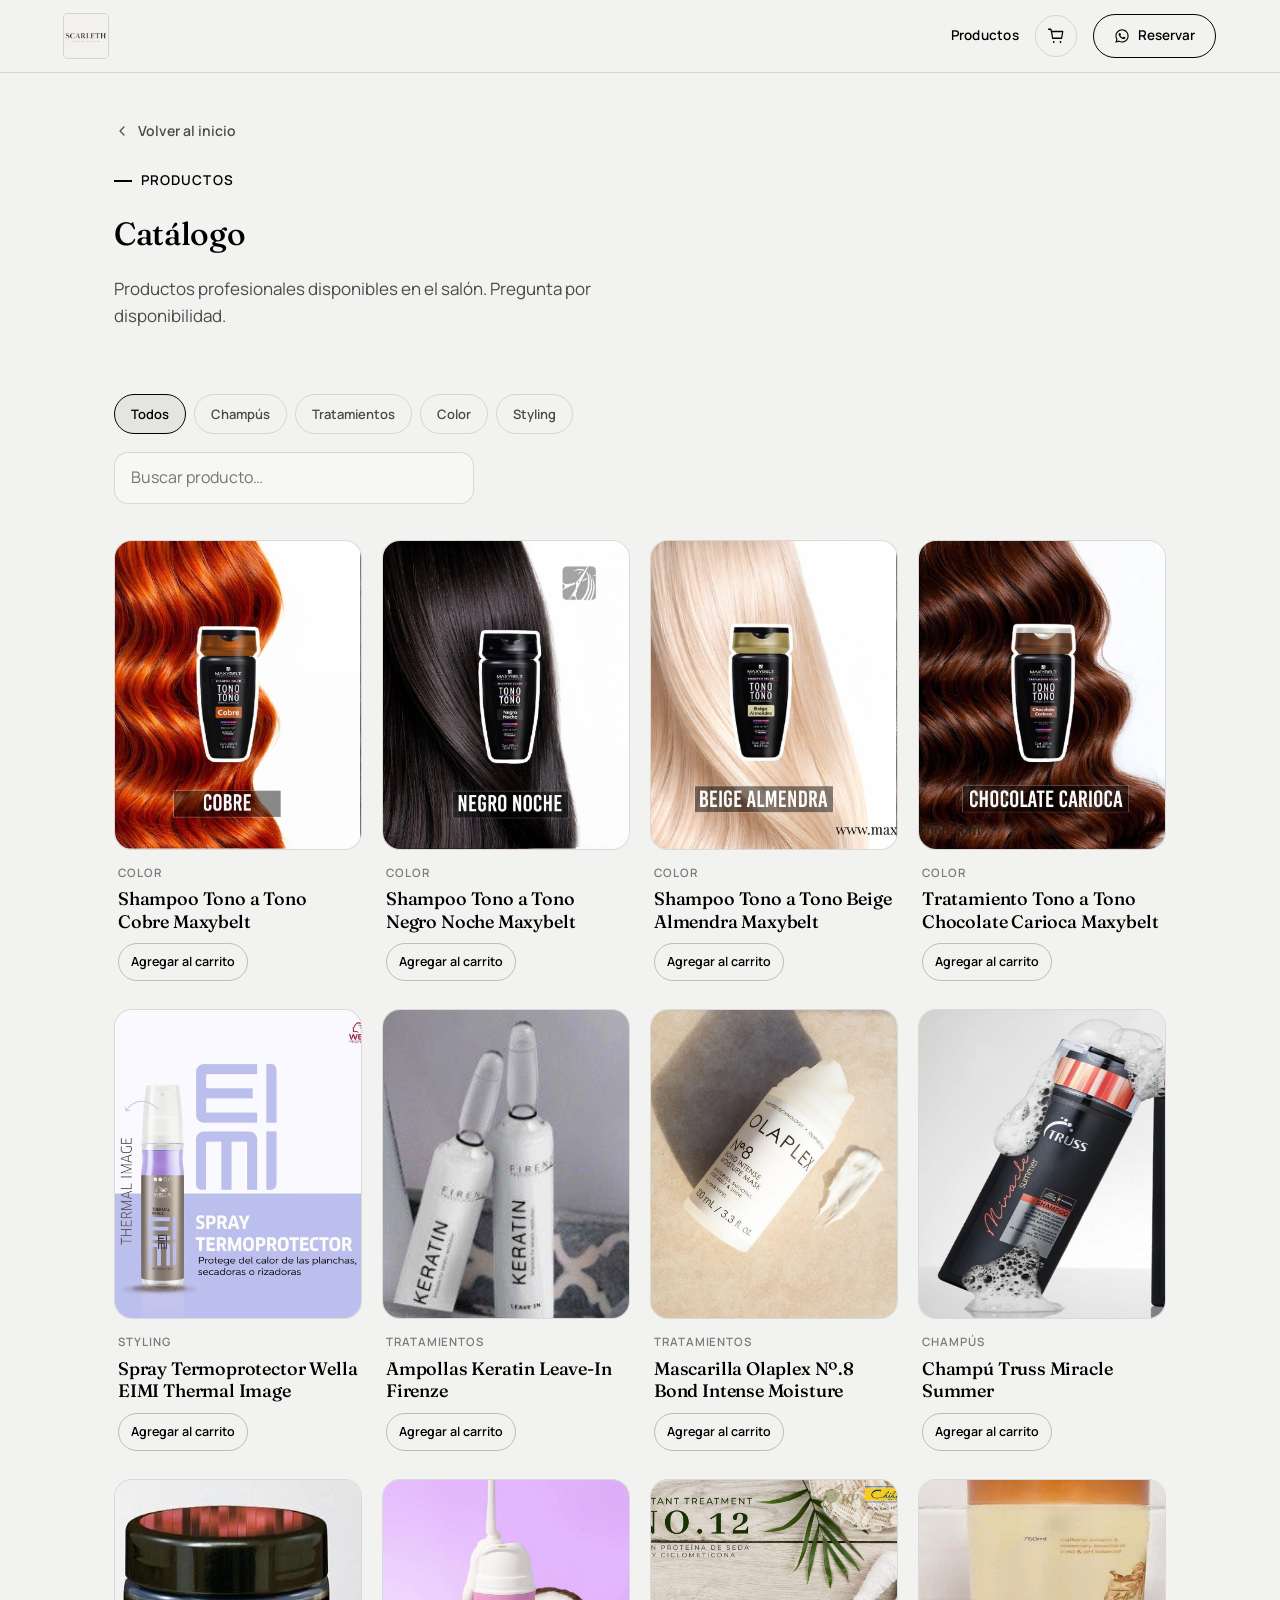
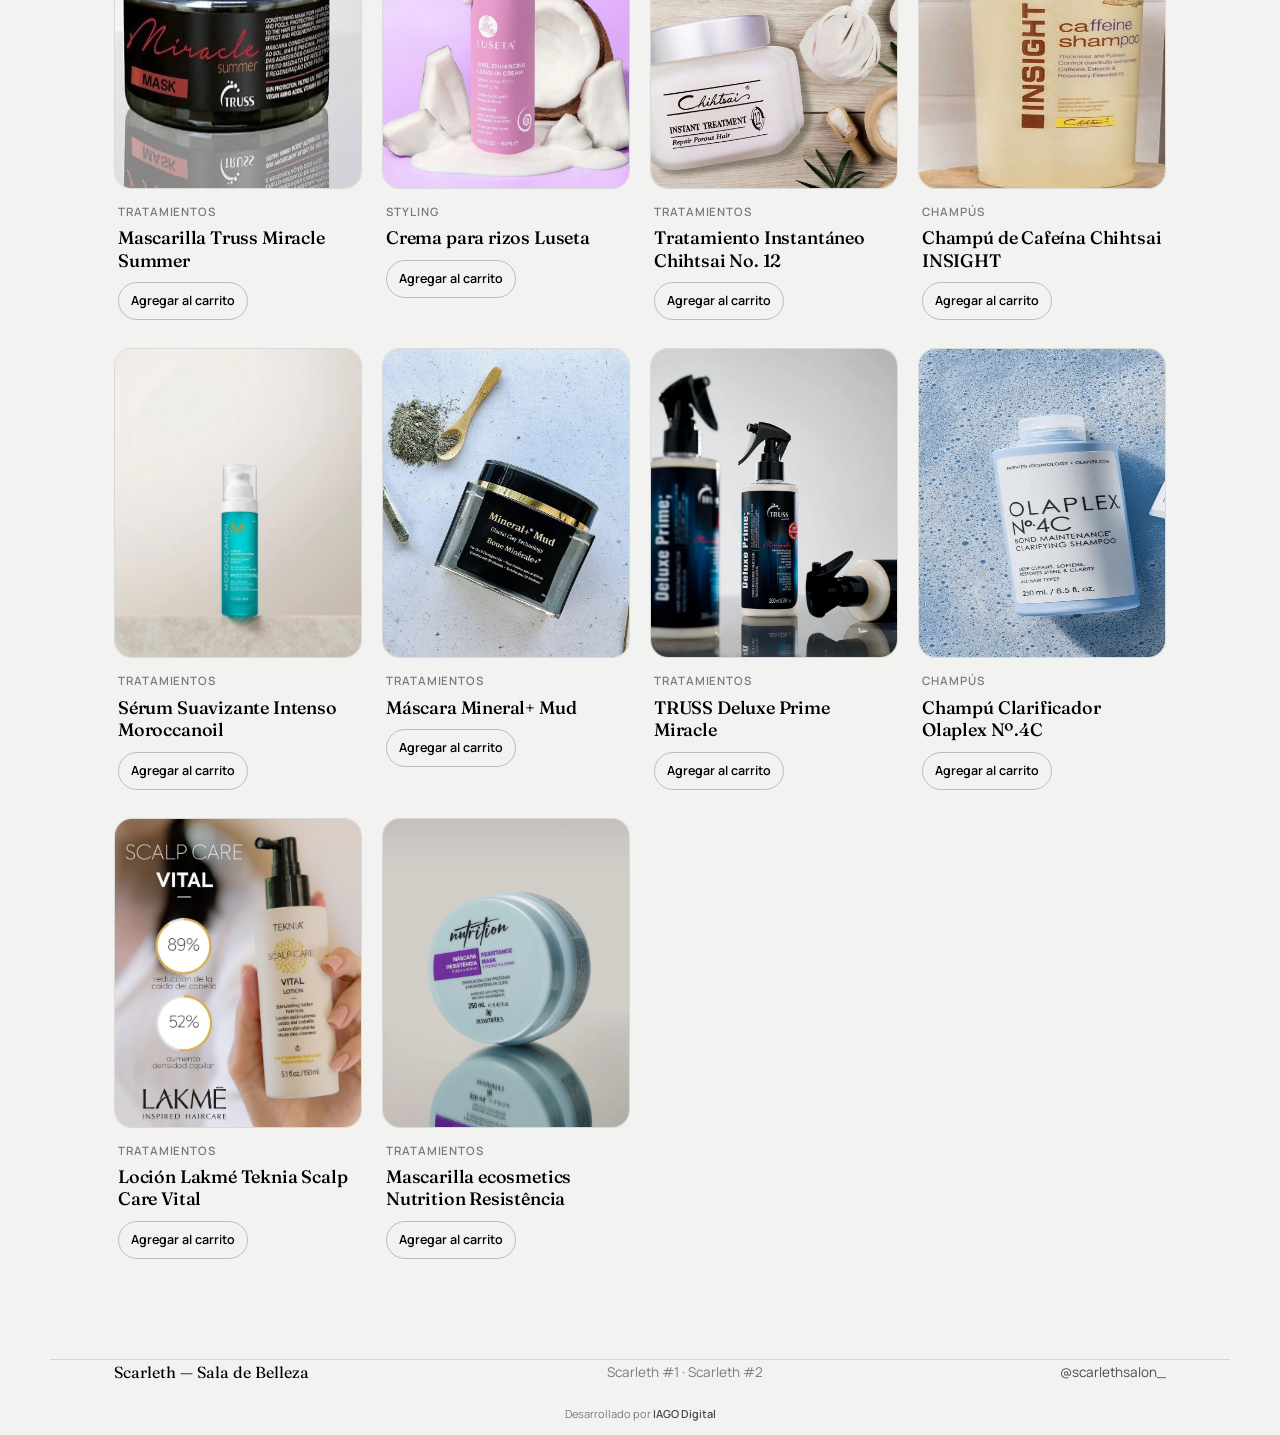
==== commit 14454daf: "Add WhatsApp cart checkout for product catalog Persist cart in localStorage, show a nav drawer with " ====
--- a/productos.html
+++ b/productos.html
@@ -82,9 +82,12 @@
       <span class="product-tag" id="product-modal-category"></span>
       <h2 id="product-modal-name"></h2>
       <p class="product-price" id="product-modal-price" hidden></p>
-      <a class="btn btn-primary" id="product-modal-whatsapp" href="#" target="_blank" rel="noopener">
-        Consultar por WhatsApp
-      </a>
+      <div class="product-modal-actions">
+        <button type="button" class="btn btn-primary" id="product-modal-add">Agregar al carrito</button>
+        <a class="btn btn-ghost" id="product-modal-whatsapp" href="#" target="_blank" rel="noopener">
+          Consultar por WhatsApp
+        </a>
+      </div>
     </div>
   </div>
 </div>
@@ -98,6 +101,7 @@
 
   if (window.ProductsUI) {
     ProductsUI.applyBrandChrome();
+    ProductsUI.initCartUI();
     ProductsUI.initCatalogPage();
   }
 
--- a/styles.css
+++ b/styles.css
@@ -130,7 +130,6 @@
   max-width: 100%;
   transition: background .5s var(--ease), padding .4s var(--ease), box-shadow .4s var(--ease), backdrop-filter .4s var(--ease);
 }
-.nav-brand { margin-right: auto; }
 .nav.scrolled {
   background: rgba(242,242,240,0.92);
   backdrop-filter: blur(16px) saturate(120%);
@@ -147,6 +146,7 @@
   font-size: 19px;
   letter-spacing: 0.01em;
   min-width: 0;
+  margin-right: auto;
 }
 .nav-logo {
   height: 44px;
@@ -1569,12 +1569,264 @@
   margin-top: 10px;
   align-self: flex-start;
 }
+.product-modal-actions {
+  display: flex;
+  flex-wrap: wrap;
+  gap: 10px;
+  margin-top: 10px;
+}
+.product-modal-actions .btn {
+  margin-top: 0;
+}
 
 .page-catalog .nav {
   background: rgba(242,242,240,0.92);
   backdrop-filter: blur(16px) saturate(120%);
   -webkit-backdrop-filter: blur(16px) saturate(120%);
   box-shadow: 0 1px 0 var(--line);
+}
+
+/* ---------- Cart ---------- */
+.nav-cart {
+  position: relative;
+  display: inline-flex;
+  align-items: center;
+  justify-content: center;
+  width: 42px;
+  height: 42px;
+  border-radius: 50%;
+  border: 1.5px solid var(--line);
+  color: var(--ink);
+  background: transparent;
+  flex: none;
+  transition: transform .3s var(--ease-snap), background .25s, border-color .25s;
+}
+.nav-cart:hover {
+  transform: translateY(-2px);
+  background: var(--accent-hover);
+  border-color: var(--line-strong);
+}
+.nav-cart svg { width: 18px; height: 18px; }
+.nav-cart-count {
+  position: absolute;
+  top: -4px;
+  right: -4px;
+  min-width: 18px;
+  height: 18px;
+  padding: 0 5px;
+  border-radius: 100px;
+  background: var(--ink);
+  color: var(--accent-inv);
+  font-size: 10px;
+  font-weight: 700;
+  display: grid;
+  place-items: center;
+  line-height: 1;
+}
+.nav-cart-count:empty,
+.nav-cart-count[hidden] { display: none; }
+body:has(.hero.has-hero-image) .nav:not(.scrolled) .nav-cart {
+  color: #fff;
+  border-color: rgba(255,255,255,0.45);
+}
+body:has(.hero.has-hero-image) .nav:not(.scrolled) .nav-cart:hover {
+  background: rgba(255,255,255,0.1);
+  border-color: #fff;
+}
+body:has(.hero.has-hero-image) .nav:not(.scrolled) .nav-cart-count {
+  background: #fff;
+  color: #000;
+}
+
+body.cart-open { overflow: hidden; }
+.cart-drawer {
+  position: fixed;
+  inset: 0;
+  z-index: 230;
+  display: grid;
+  justify-items: end;
+}
+.cart-drawer[hidden] { display: none !important; }
+.cart-drawer-backdrop {
+  position: absolute;
+  inset: 0;
+  background: rgba(0,0,0,0.45);
+  border: none;
+  padding: 0;
+  cursor: pointer;
+}
+.cart-drawer-panel {
+  position: relative;
+  z-index: 1;
+  width: min(420px, 100%);
+  height: 100%;
+  background: var(--cream);
+  border-left: 1px solid var(--line);
+  box-shadow: var(--shadow-lg);
+  display: flex;
+  flex-direction: column;
+  padding: 22px 20px 20px;
+  animation: cart-slide-in .35s var(--ease);
+}
+@keyframes cart-slide-in {
+  from { transform: translateX(18px); opacity: .6; }
+  to { transform: translateX(0); opacity: 1; }
+}
+.cart-drawer-head {
+  display: flex;
+  align-items: center;
+  justify-content: space-between;
+  gap: 12px;
+  margin-bottom: 18px;
+}
+.cart-drawer-head h2 {
+  font-size: 28px;
+  margin: 0;
+}
+.cart-drawer-close {
+  width: 40px;
+  height: 40px;
+  border-radius: 50%;
+  border: 1px solid var(--line);
+  display: grid;
+  place-items: center;
+  transition: background .25s, transform .25s var(--ease-snap);
+}
+.cart-drawer-close:hover {
+  background: #fff;
+  transform: scale(1.05);
+}
+.cart-drawer-close svg { width: 16px; height: 16px; }
+.cart-drawer-body {
+  flex: 1;
+  overflow: auto;
+  display: flex;
+  flex-direction: column;
+  gap: 14px;
+  padding-right: 2px;
+}
+.cart-empty {
+  color: var(--ink-soft);
+  font-size: 15px;
+  margin: 24px 0;
+}
+.cart-line {
+  display: grid;
+  grid-template-columns: 72px 1fr;
+  gap: 12px;
+  align-items: center;
+  padding-bottom: 14px;
+  border-bottom: 1px solid var(--line);
+}
+.cart-line-media {
+  position: relative;
+  overflow: hidden;
+  aspect-ratio: 1;
+  border-radius: 12px;
+  border: 1px solid var(--line);
+  background: var(--gray-light);
+}
+.cart-line-media img {
+  position: absolute;
+  inset: 0;
+  width: 100%;
+  height: 100%;
+  object-fit: cover;
+  max-width: none;
+}
+.cart-line-media img.is-cropped { inset: auto; }
+.cart-line-info { min-width: 0; }
+.cart-line-name {
+  font-family: 'Fraunces', serif;
+  font-size: 16px;
+  line-height: 1.25;
+  margin: 0 0 4px;
+}
+.cart-line-cat {
+  font-size: 11px;
+  font-weight: 600;
+  letter-spacing: 0.08em;
+  text-transform: uppercase;
+  color: var(--ink-faint);
+  margin: 0 0 10px;
+}
+.cart-line-controls {
+  display: flex;
+  align-items: center;
+  gap: 8px;
+}
+.cart-qty-btn {
+  width: 30px;
+  height: 30px;
+  border-radius: 50%;
+  border: 1.5px solid var(--line-strong);
+  display: grid;
+  place-items: center;
+  font-size: 16px;
+  line-height: 1;
+  transition: background .2s, border-color .2s;
+}
+.cart-qty-btn:hover {
+  background: var(--accent-hover);
+  border-color: var(--ink);
+}
+.cart-qty {
+  min-width: 1.5ch;
+  text-align: center;
+  font-weight: 600;
+  font-size: 14px;
+}
+.cart-line-remove {
+  margin-left: auto;
+  font-size: 12.5px;
+  font-weight: 600;
+  color: var(--ink-faint);
+  text-decoration: underline;
+  text-underline-offset: 2px;
+}
+.cart-line-remove:hover { color: var(--ink); }
+.cart-drawer-foot {
+  display: flex;
+  flex-direction: column;
+  gap: 10px;
+  padding-top: 16px;
+  border-top: 1px solid var(--line);
+  margin-top: 8px;
+}
+.cart-drawer-foot .btn {
+  width: 100%;
+  justify-content: center;
+}
+.cart-clear {
+  font-size: 13px;
+  font-weight: 600;
+  color: var(--ink-soft);
+  text-align: center;
+}
+.cart-clear:hover { color: var(--ink); }
+.product-card-actions {
+  display: flex;
+  gap: 8px;
+  margin-top: 4px;
+}
+.product-card-add {
+  font-size: 12.5px;
+  font-weight: 600;
+  padding: 8px 12px;
+  border-radius: 100px;
+  border: 1.5px solid var(--line-strong);
+  color: var(--ink);
+  background: transparent;
+  transition: background .25s, border-color .25s, transform .25s var(--ease-snap);
+}
+.product-card-add:hover {
+  background: var(--accent-hover);
+  border-color: var(--ink);
+  transform: translateY(-1px);
+}
+.product-card-add.is-added {
+  border-color: var(--ink);
+  background: var(--accent-hover);
 }
 
 
